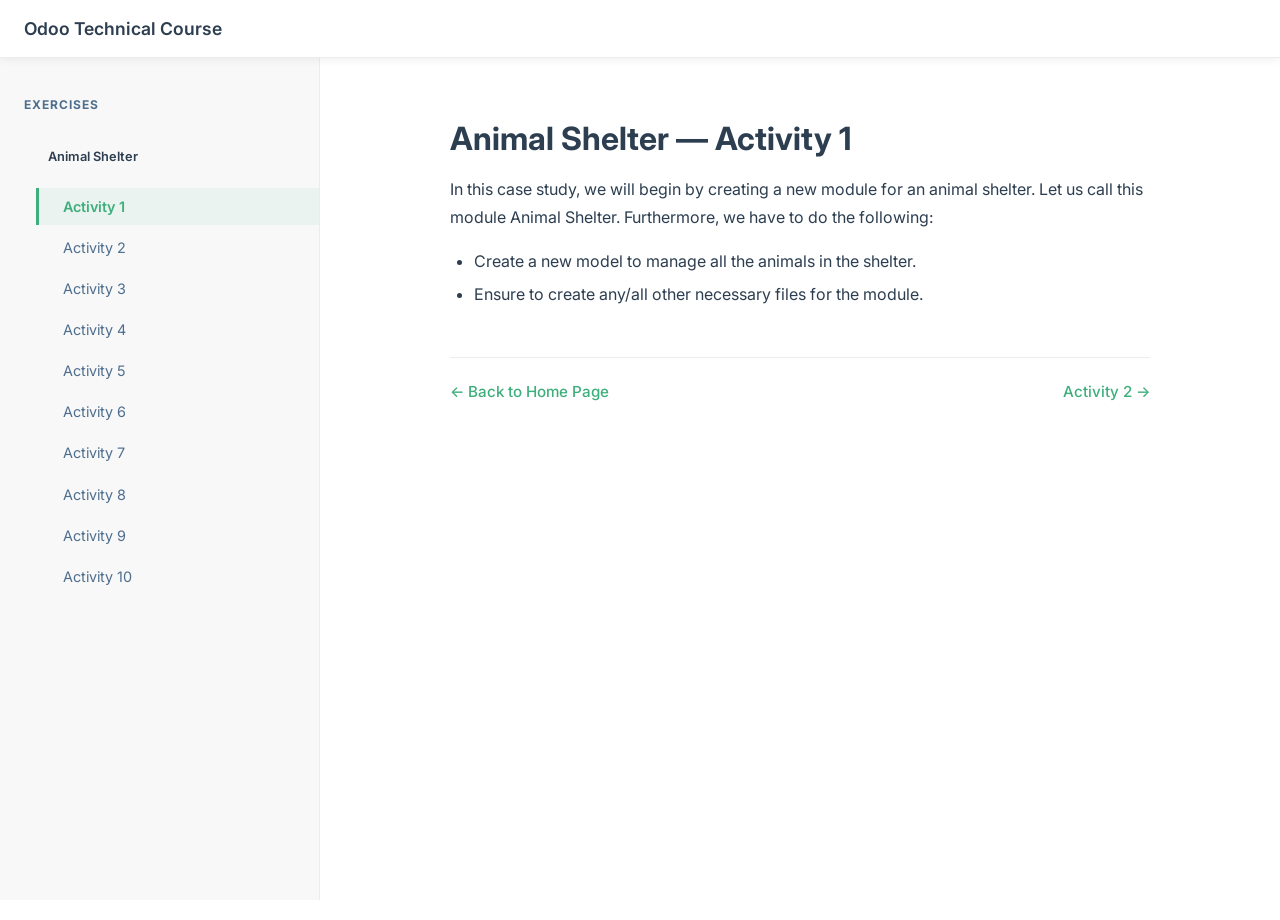
==== solutions/animal-shelter-part-1.html @ 26aece79 "skeleton" ====
Animal Shelter part 1 · HTML
Copy

<!DOCTYPE html>
<html lang="en-US">

<head>
    <meta charset="utf-8">
    <meta name="viewport" content="width=device-width,initial-scale=1">
    <title>Animal Shelter </title>
    <link href="https://fonts.googleapis.com/css2?family=Inter:wght@400;500;600&display=swap" rel="stylesheet">
    <style>
        *,
        *::before,
        *::after {
            box-sizing: border-box;
            margin: 0;
            padding: 0;
        }

        :root {
            --accent: #3eaf7c;
            --accent-dark: #2d8a5e;
            --text: #2c3e50;
            --text-light: #4e6e8e;
            --border: #eaecef;
            --bg: #ffffff;
            --sidebar-bg: #f8f8f8;
            --navbar-height: 3.6rem;
            --sidebar-width: 20rem;
            --code-bg: #f3f3f3;
            --note-bg: #f0faf5;
        }

        body {
            font-family: 'Inter', -apple-system, BlinkMacSystemFont, 'Segoe UI', sans-serif;
            font-size: 16px;
            color: var(--text);
            background: var(--bg);
        }

        /* ── NAVBAR ── */
        .navbar {
            position: fixed;
            top: 0;
            left: 0;
            right: 0;
            height: var(--navbar-height);
            background: var(--bg);
            border-bottom: 1px solid var(--border);
            display: flex;
            align-items: center;
            padding: 0 1.5rem;
            z-index: 100;
            box-shadow: 0 2px 8px rgba(0, 0, 0, 0.06);
        }

        .navbar .site-name {
            font-size: 1.1rem;
            font-weight: 600;
            color: var(--text);
            text-decoration: none;
        }

        .navbar .nav-right {
            margin-left: auto;
            font-size: 0.95rem;
            color: var(--text-light);
            font-weight: 500;
        }

        .sidebar-toggle {
            display: none;
            flex-direction: column;
            gap: 5px;
            cursor: pointer;
            margin-right: 1rem;
            background: none;
            border: none;
            padding: 4px;
        }

        .sidebar-toggle span {
            display: block;
            width: 22px;
            height: 2px;
            background: var(--text);
            border-radius: 2px;
        }

        /* ── LAYOUT ── */
        .layout {
            display: flex;
            padding-top: var(--navbar-height);
            min-height: 100vh;
        }

        /* ── SIDEBAR ── */
        .sidebar {
            position: fixed;
            top: var(--navbar-height);
            left: 0;
            bottom: 0;
            width: var(--sidebar-width);
            background: var(--sidebar-bg);
            border-right: 1px solid var(--border);
            overflow-y: auto;
            padding: 1.5rem 0;
            transition: transform 0.25s ease;
        }

        .sidebar-group-title {
            font-size: 0.75rem;
            font-weight: 700;
            text-transform: uppercase;
            letter-spacing: 0.08em;
            color: var(--text-light);
            padding: 0.8rem 1.5rem 0.4rem;
        }

        .sidebar ul {
            list-style: none;
        }

        .sidebar-link {
            display: block;
            padding: 0.35rem 1.5rem;
            font-size: 0.9rem;
            color: var(--text-light);
            text-decoration: none;
            border-left: 3px solid transparent;
            transition: color 0.15s, border-color 0.15s, background 0.15s;
        }

        .sidebar-link:hover {
            color: var(--accent);
            background: rgba(62, 175, 124, 0.06);
        }

        .sidebar-link.active {
            color: var(--accent);
            border-left-color: var(--accent);
            background: rgba(62, 175, 124, 0.08);
            font-weight: 600;
        }

        .sidebar-subgroup {
            padding-left: 0.75rem;
        }

        .sidebar-subgroup-title {
            font-size: 0.8rem;
            font-weight: 600;
            color: var(--text);
            padding: 0.5rem 1.5rem 0.25rem;
            cursor: pointer;
        }

        /* ── MAIN CONTENT ── */
        .main {
            margin-left: var(--sidebar-width);
            flex: 1;
            min-width: 0;
        }

        .content {
            max-width: 780px;
            margin: 0 auto;
            padding: 2.5rem 2.5rem 4rem;
        }

        /* ── PAGE NAV (top breadcrumb area) ── */
        .page-nav-top {
            display: flex;
            justify-content: space-between;
            align-items: center;
            padding-bottom: 1.5rem;
            border-bottom: 1px solid var(--border);
            margin-bottom: 2rem;
        }

        .page-nav-top a {
            color: var(--accent);
            text-decoration: none;
            font-size: 0.9rem;
            font-weight: 500;
        }

        .page-nav-top a:hover {
            text-decoration: underline;
        }

        /* ── TYPOGRAPHY ── */
        h1 {
            font-size: 2rem;
            font-weight: 700;
            color: var(--text);
            margin-bottom: 1rem;
            line-height: 1.3;
        }

        h2 {
            font-size: 1.35rem;
            font-weight: 600;
            color: var(--text);
            margin: 2rem 0 0.75rem;
            padding-bottom: 0.4rem;
            border-bottom: 1px solid var(--border);
        }

        p {
            line-height: 1.75;
            color: var(--text);
            margin-bottom: 1rem;
        }

        ul {
            padding-left: 1.5rem;
            margin-bottom: 1rem;
        }

        li {
            line-height: 1.8;
            margin-bottom: 0.25rem;
            color: var(--text);
        }

        strong {
            color: var(--text);
            font-weight: 600;
        }

        code {
            font-family: 'SFMono-Regular', Consolas, 'Liberation Mono', Menlo, monospace;
            font-size: 0.875em;
            background: var(--code-bg);
            color: #476582;
            padding: 0.18em 0.45em;
            border-radius: 3px;
        }

        /* ── NOTE BOX ── */
        .note-box {
            background: var(--note-bg);
            border-left: 4px solid var(--accent);
            border-radius: 0 6px 6px 0;
            padding: 1.25rem 1.5rem;
            margin-top: 2.5rem;
        }

        .note-box h2 {
            font-size: 1.1rem;
            color: var(--accent-dark);
            border-bottom: none;
            margin-top: 0;
            margin-bottom: 0.75rem;
            padding-bottom: 0;
        }

        .note-box li {
            color: #3a5a4a;
        }

        /* ── PAGE NAV BOTTOM ── */
        .page-nav-bottom {
            display: flex;
            justify-content: space-between;
            align-items: center;
            margin-top: 3rem;
            padding-top: 1.5rem;
            border-top: 1px solid var(--border);
        }

        .page-nav-bottom a {
            color: var(--accent);
            text-decoration: none;
            font-size: 0.95rem;
            font-weight: 500;
            display: flex;
            align-items: center;
            gap: 0.4rem;
        }

        .page-nav-bottom a:hover {
            text-decoration: underline;
        }

        /* ── MOBILE ── */
        @media (max-width: 768px) {
            :root {
                --sidebar-width: 0px;
            }

            .sidebar {
                transform: translateX(-100%);
                width: 280px;
                z-index: 90;
            }

            .sidebar.open {
                transform: translateX(0);
            }

            .sidebar-toggle {
                display: flex;
            }

            .main {
                margin-left: 0;
            }

            .content {
                padding: 1.5rem 1.25rem 3rem;
            }

            h1 {
                font-size: 1.5rem;
            }
        }
    </style>
</head>

<body>

    <!-- NAVBAR -->
    <header class="navbar">
        <button class="sidebar-toggle" onclick="document.querySelector('.sidebar').classList.toggle('open')"
            aria-label="Toggle sidebar">
            <span></span><span></span><span></span>
        </button>
        <a href="/odoo-tech-course/" class="site-name">Odoo Technical Course</a>
    </header>

    <div class="layout">

        <!-- SIDEBAR -->
        <aside class="sidebar">
            <p class="sidebar-group-title">Exercises</p>
            <ul>
                <li>
                    <p class="sidebar-subgroup-title">Animal Shelter</p>
                    <ul class="sidebar-subgroup">
                        <li><a href="./animal-shelter-part-1.html" class="sidebar-link active">Activity 1</a></li>
                        <li><a href="./animal-shelter-part-2.html" class="sidebar-link">Activity 2</a></li>
                        <li><a href="./animal-shelter-part-3.html" class="sidebar-link">Activity 3</a></li>
                        <li><a href="./animal-shelter-part-4.html" class="sidebar-link">Activity 4</a></li>
                        <li><a href="./animal-shelter-part-5.html" class="sidebar-link">Activity 5</a></li>
                        <li><a href="./animal-shelter-part-6.html" class="sidebar-link">Activity 6</a></li>
                        <li><a href="./animal-shelter-part-7.html" class="sidebar-link">Activity 7</a></li>
                        <li><a href="./animal-shelter-part-8.html" class="sidebar-link">Activity 8</a></li>
                        <li><a href="./animal-shelter-part-9.html" class="sidebar-link">Activity 9</a></li>
                        <li><a href="./animal-shelter-part-10.html" class="sidebar-link">Activity 10</a></li>
                    </ul>
                </li>
            </ul>
        </aside>

        <!-- MAIN -->
        <main class="main">
            <div class="content">

                <!-- PAGE CONTENT -->
                <h1>Animal Shelter — Activity 1</h1>
                <div>
                    <p> In this case study, we will begin by creating a new module for an animal shelter. Let us call
                        this module Animal Shelter. Furthermore, we have to do the following:
                    <ul>
                        <li>
                            Create a new model to manage all the animals in the shelter.
                        </li>
                        <li>
                            Ensure to create any/all other necessary files for the module.
                        </li>
                    </ul>



                    </p>
                </div>

                <!-- BOTTOM NAV -->
                <div class="page-nav-bottom">
                    <a href="../index.html">← Back to Home Page</a>
                    <a href="./animal-shelter-part-2.html">Activity 2 →</a>
                </div>

            </div>
        </main>

    </div>

</body>

</html>
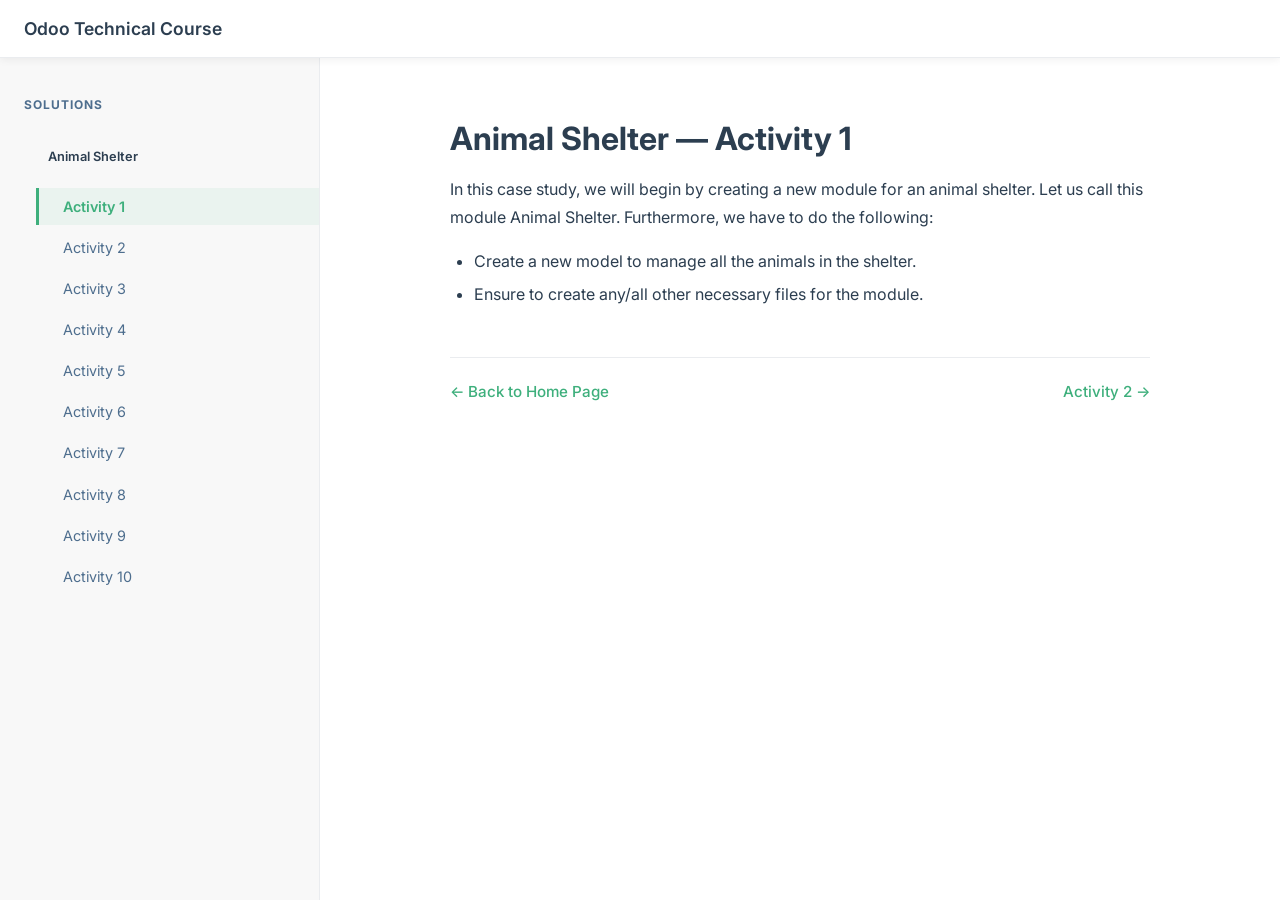
==== commit 66ae5623: "fixes" ====
--- a/solutions/animal-shelter-part-1.html
+++ b/solutions/animal-shelter-part-1.html
@@ -335,7 +335,7 @@
 
         <!-- SIDEBAR -->
         <aside class="sidebar">
-            <p class="sidebar-group-title">Exercises</p>
+            <p class="sidebar-group-title">Solutions</p>
             <ul>
                 <li>
                     <p class="sidebar-subgroup-title">Animal Shelter</p>
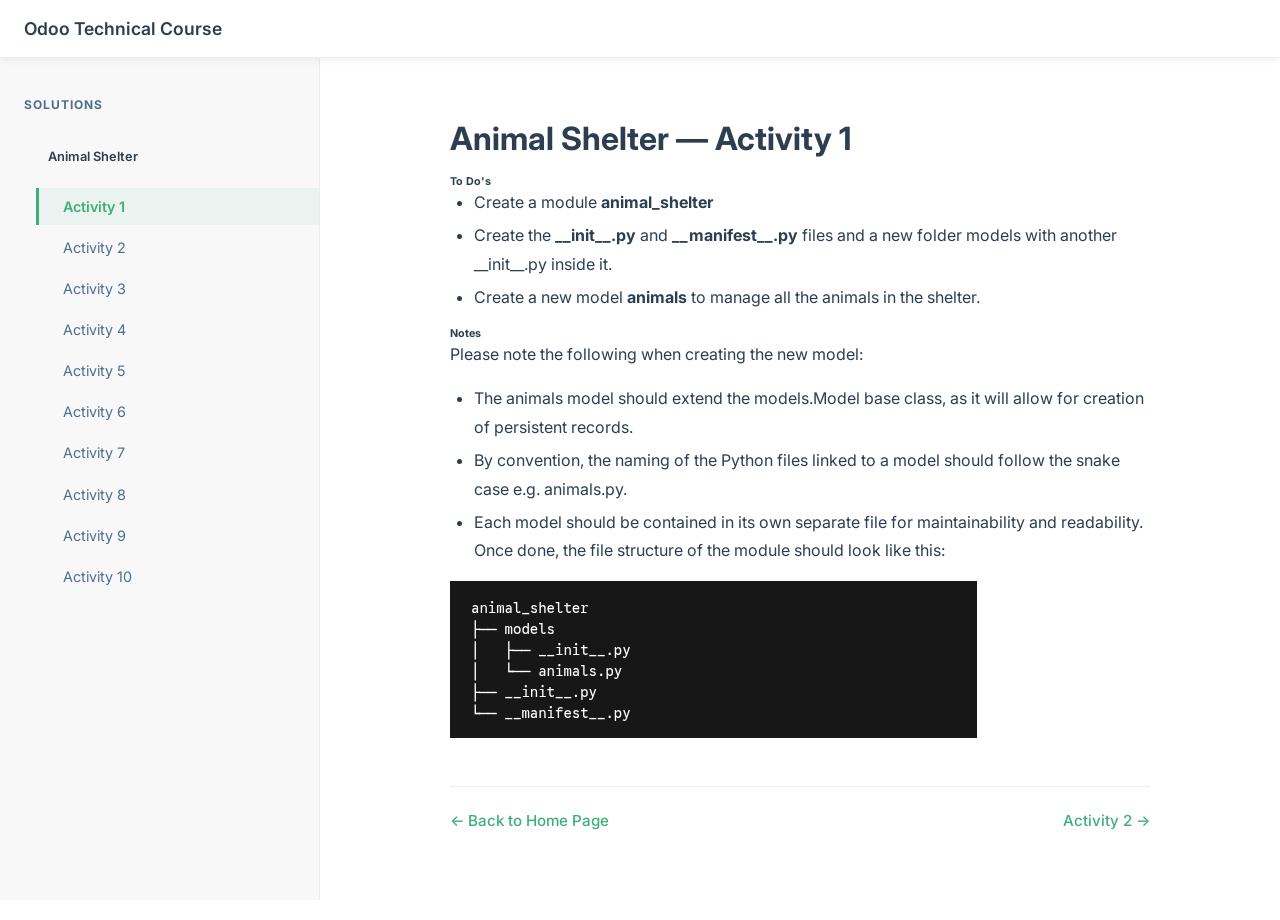
==== commit 0c86ed78: "solution 1" ====
--- a/solutions/animal-shelter-part-1.html
+++ b/solutions/animal-shelter-part-1.html
@@ -362,19 +362,32 @@
                 <!-- PAGE CONTENT -->
                 <h1>Animal Shelter — Activity 1</h1>
                 <div>
-                    <p> In this case study, we will begin by creating a new module for an animal shelter. Let us call
-                        this module Animal Shelter. Furthermore, we have to do the following:
+                    <h6> To Do's</h6>
+
                     <ul>
+                        <li> Create a module <b> animal_shelter</b></li>
+                        <li> Create the <b> __init__.py</b> and <b> __manifest__.py</b> files and a new folder models
+                            with another __init__.py inside it.</li>
                         <li>
-                            Create a new model to manage all the animals in the shelter.
-                        </li>
-                        <li>
-                            Ensure to create any/all other necessary files for the module.
+                            Create a new model <b> animals </b>to manage all the animals in the shelter.
                         </li>
                     </ul>
 
-
-
+                </div>
+
+                <div>
+                    <h6> Notes </h6>
+                    <p>
+                        Please note the following when creating the new model:
+                    <ul>
+                        <li> The animals model should extend the models.Model base class, as it will allow for
+                        creation of persistent records.</li>
+                        <li> By convention, the naming of the Python files linked to a model should follow the snake case
+                        e.g. animals.py.</li>
+                        <li> Each model should be contained in its own separate file for maintainability and readability.
+                        Once done, the file structure of the module should look like this:</li>
+                    </ul>
+                    <img src = "../assets/img/module_structure.png" />
                     </p>
                 </div>
 
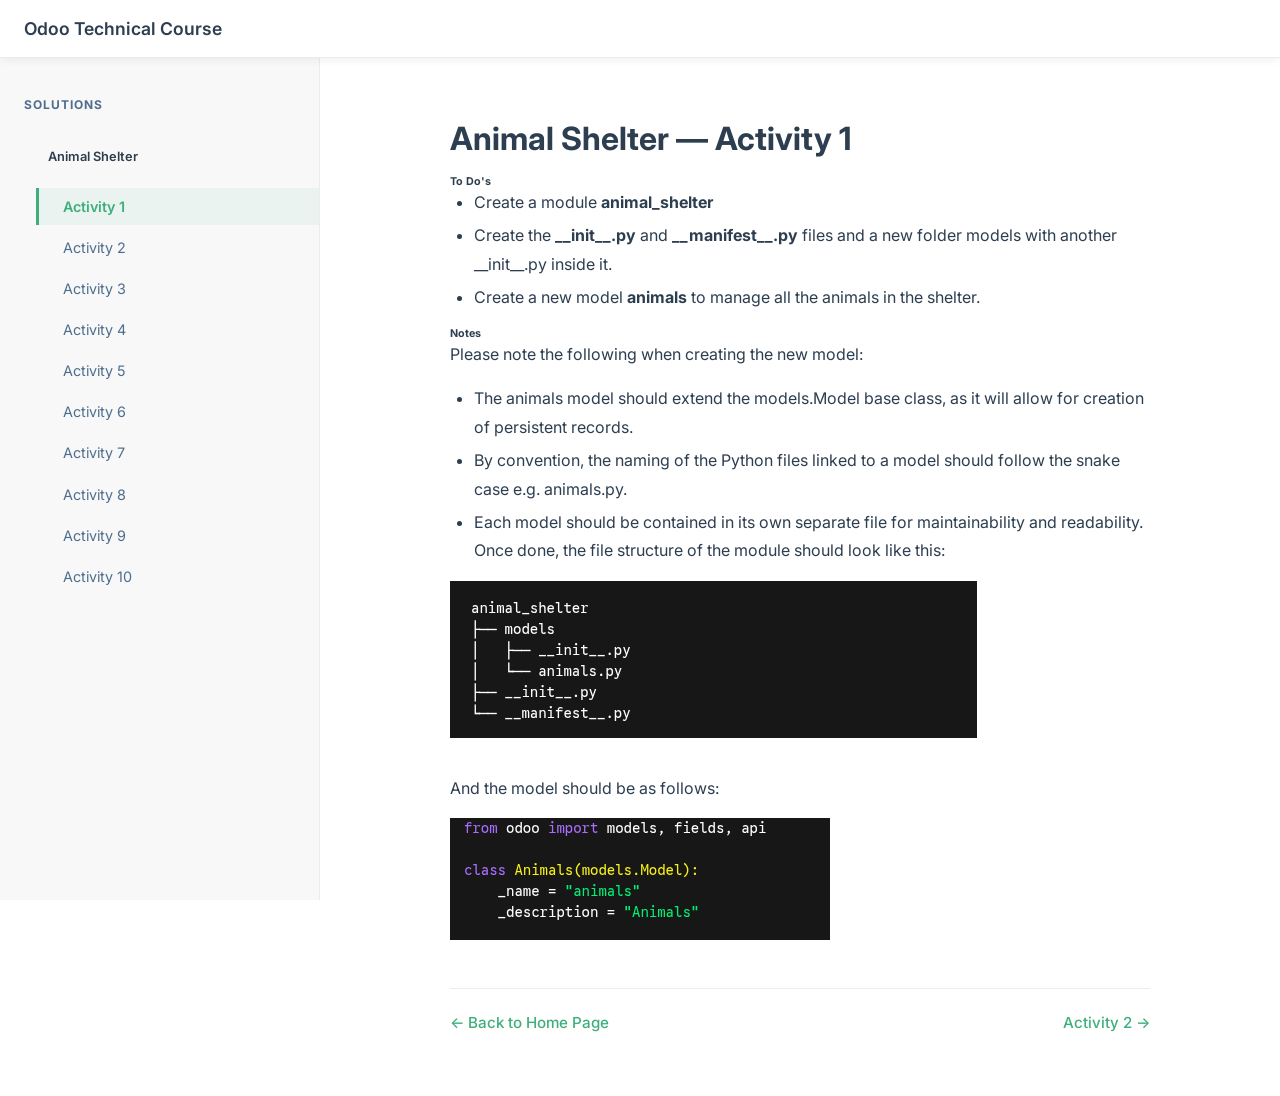
==== commit 1d60be14: "solution 2" ====
--- a/solutions/animal-shelter-part-1.html
+++ b/solutions/animal-shelter-part-1.html
@@ -389,6 +389,9 @@
                     </ul>
                     <img src = "../assets/img/module_structure.png" />
                     </p>
+                    <br />
+                    <p> And the model should be as follows: </p>
+                    <img src = "../assets/img/activity 1.png" />
                 </div>
 
                 <!-- BOTTOM NAV -->
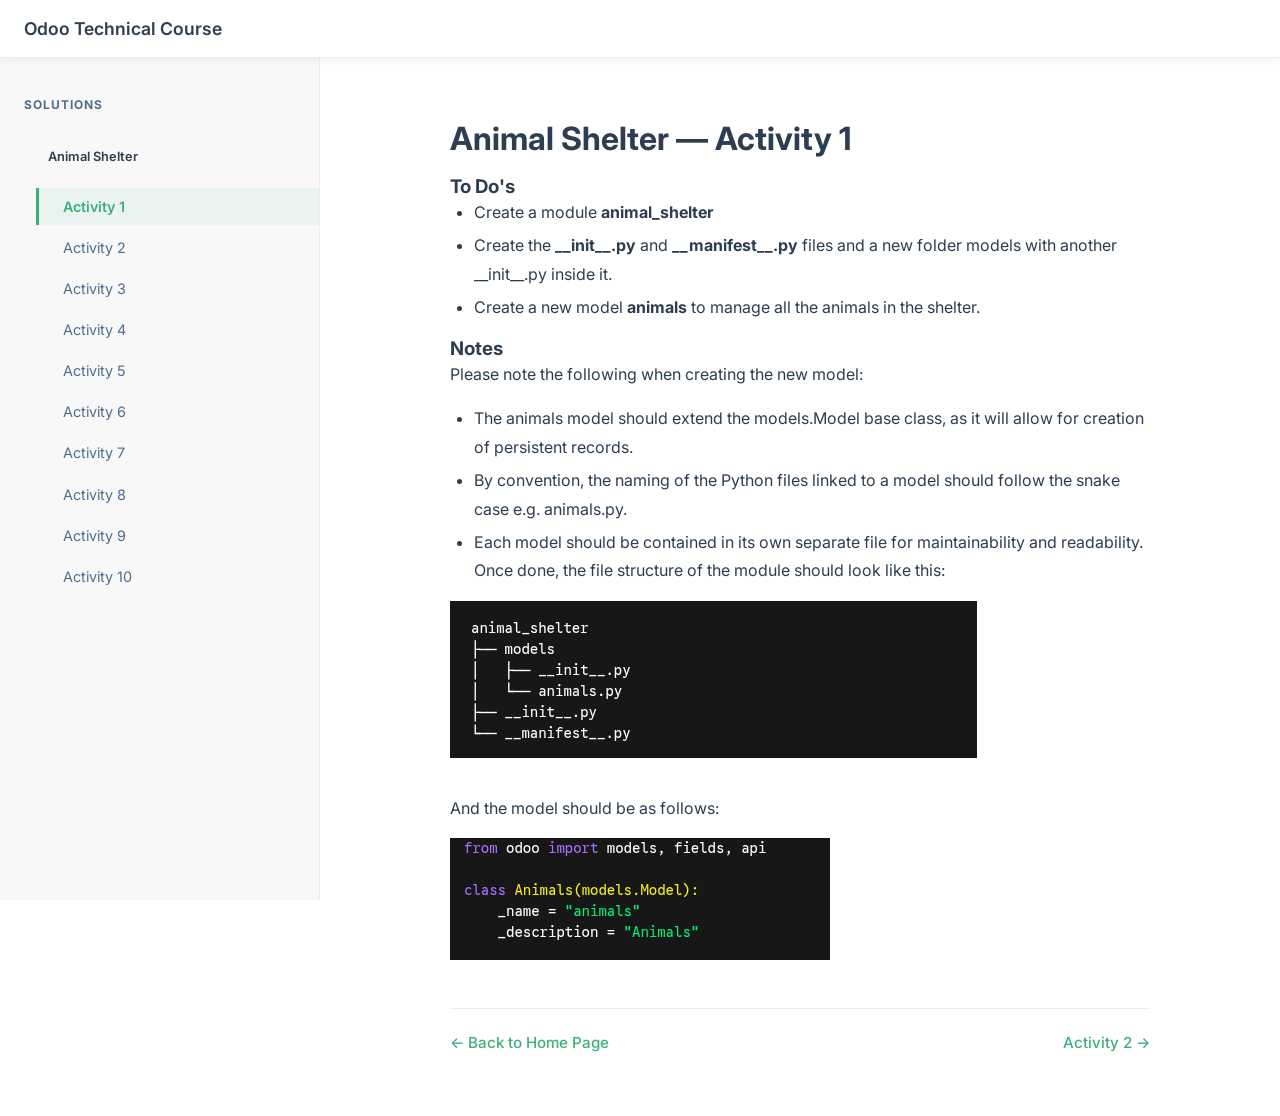
==== commit 2e57f84d: "fixes" ====
--- a/solutions/animal-shelter-part-1.html
+++ b/solutions/animal-shelter-part-1.html
@@ -362,7 +362,7 @@
                 <!-- PAGE CONTENT -->
                 <h1>Animal Shelter — Activity 1</h1>
                 <div>
-                    <h6> To Do's</h6>
+                    <h3> To Do's</h3>
 
                     <ul>
                         <li> Create a module <b> animal_shelter</b></li>
@@ -376,7 +376,7 @@
                 </div>
 
                 <div>
-                    <h6> Notes </h6>
+                    <h3> Notes </h3>
                     <p>
                         Please note the following when creating the new model:
                     <ul>
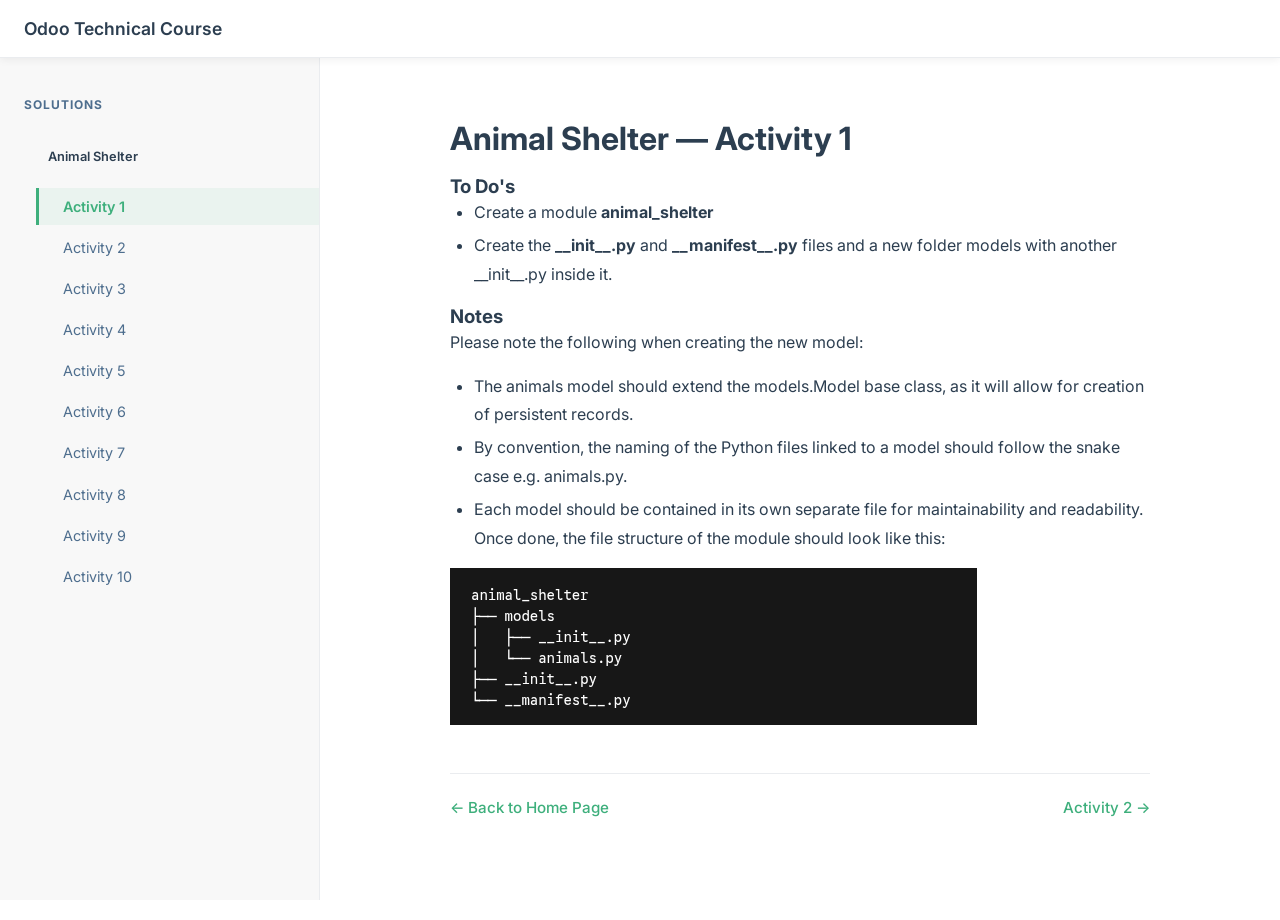
==== commit fef727bb: "activity 1 fix" ====
--- a/solutions/animal-shelter-part-1.html
+++ b/solutions/animal-shelter-part-1.html
@@ -368,9 +368,6 @@
                         <li> Create a module <b> animal_shelter</b></li>
                         <li> Create the <b> __init__.py</b> and <b> __manifest__.py</b> files and a new folder models
                             with another __init__.py inside it.</li>
-                        <li>
-                            Create a new model <b> animals </b>to manage all the animals in the shelter.
-                        </li>
                     </ul>
 
                 </div>
@@ -389,9 +386,6 @@
                     </ul>
                     <img src = "../assets/img/module_structure.png" />
                     </p>
-                    <br />
-                    <p> And the model should be as follows: </p>
-                    <img src = "../assets/img/activity 1.png" />
                 </div>
 
                 <!-- BOTTOM NAV -->
